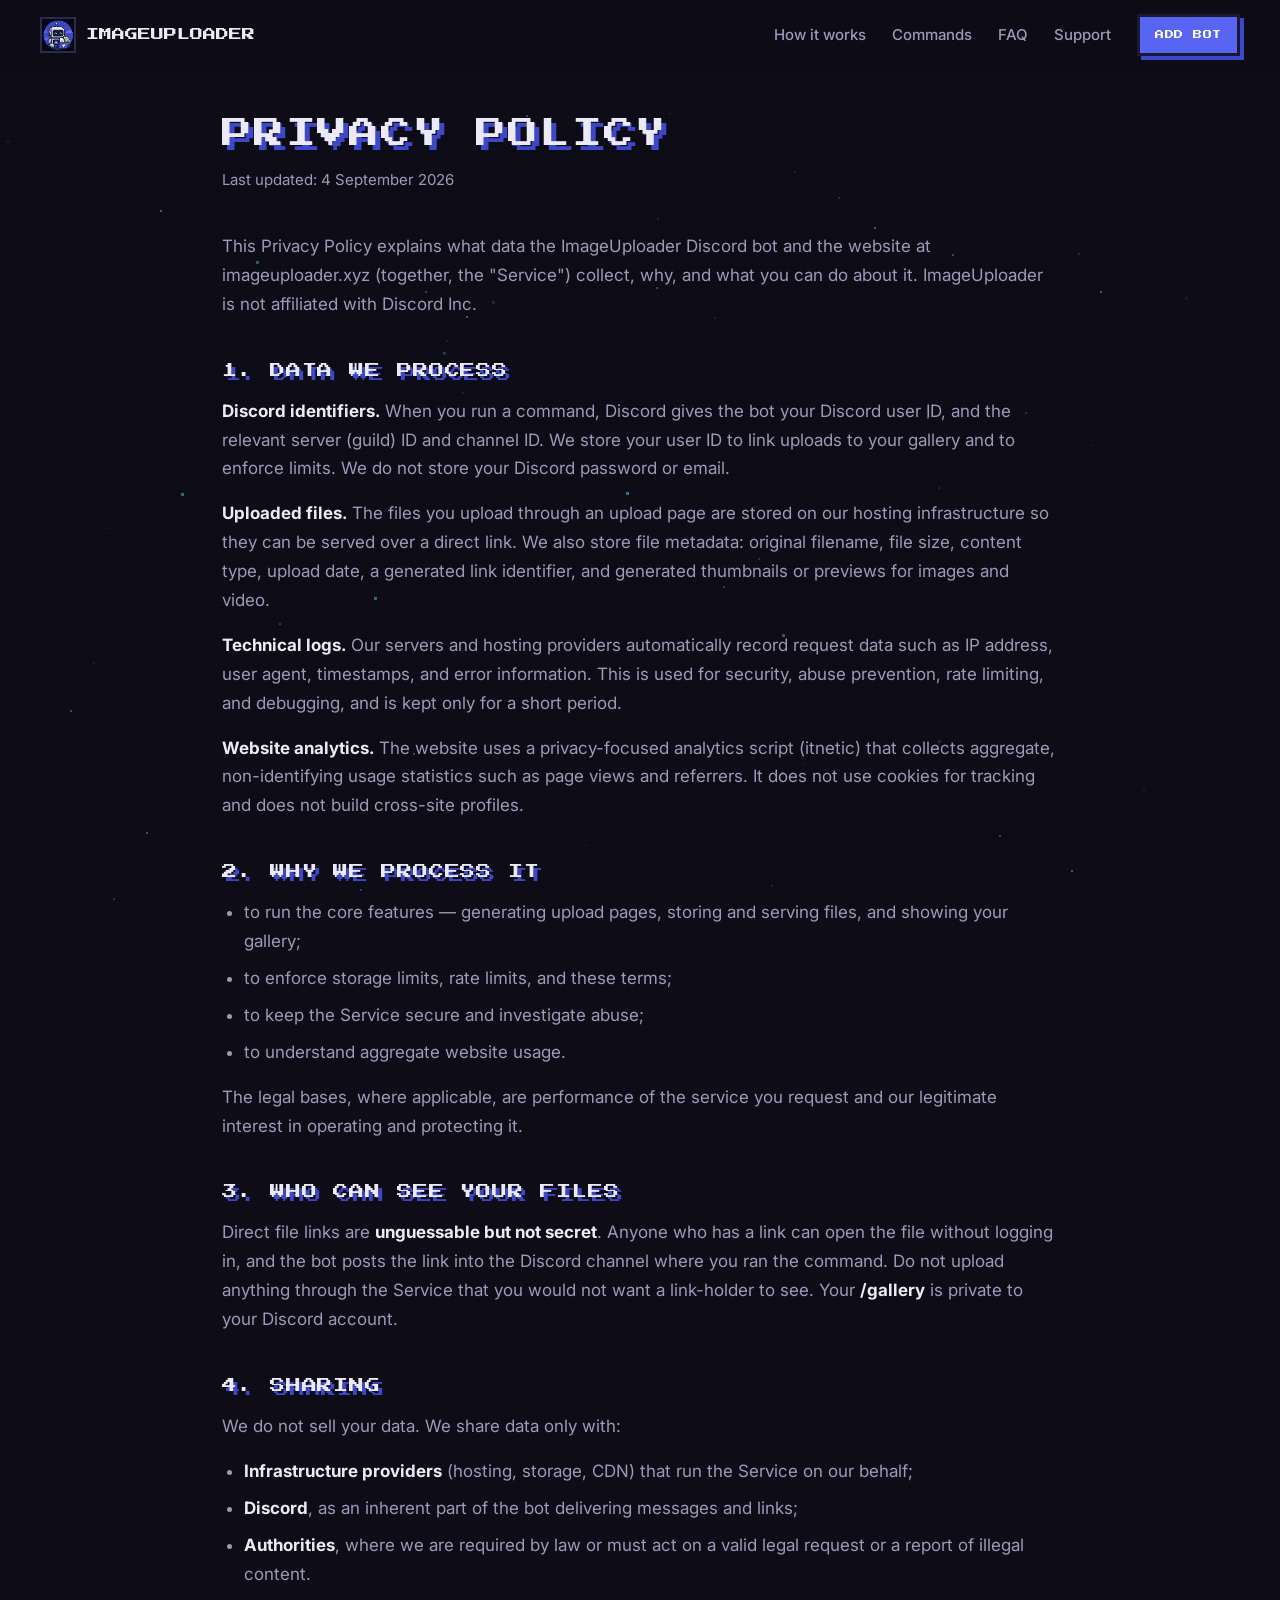
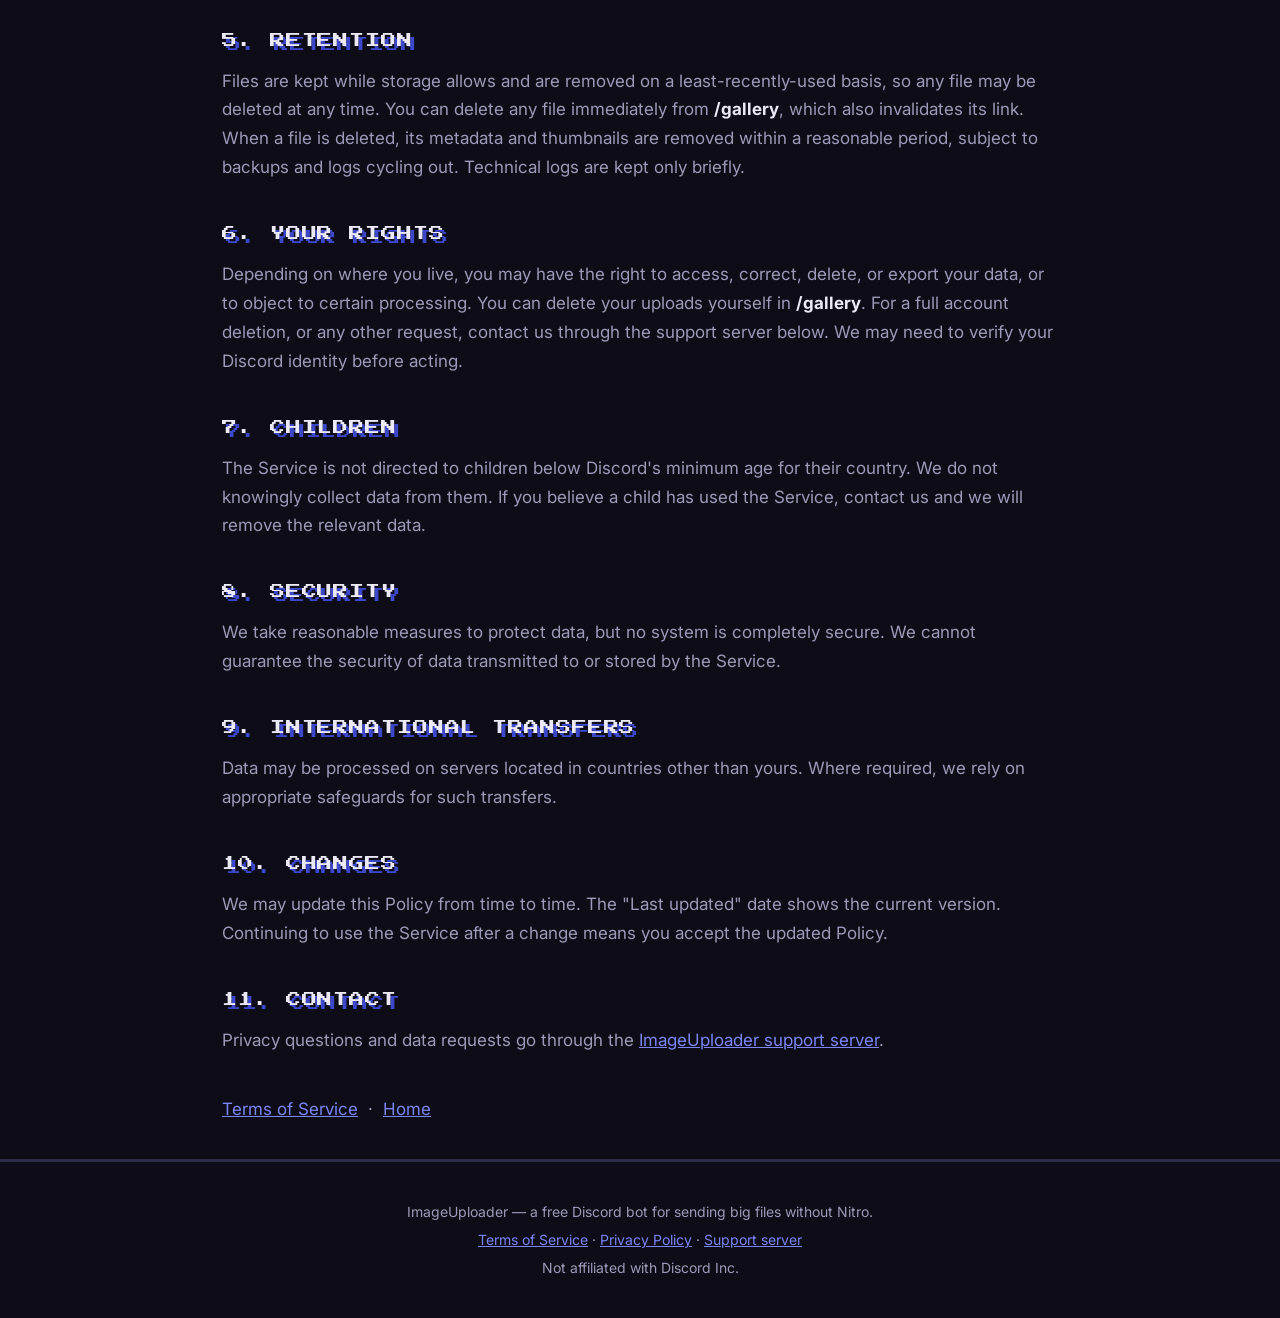
==== privacy/index.html @ b132d3e7 "feat: add Terms of Service and Privacy Policy pages Link both from the homepage footer and add them " ====
<!DOCTYPE html>
<html lang="en">
<head>
<meta charset="utf-8">
<meta name="viewport" content="width=device-width, initial-scale=1">
<title>Privacy Policy — ImageUploader</title>
<meta name="description" content="How ImageUploader, the free Discord bot for sending large files, handles your data and uploaded files.">
<meta name="theme-color" content="#5865f2">
<link rel="canonical" href="https://imageuploader.xyz/privacy/">
<meta name="robots" content="index, follow">
<meta property="og:type" content="website">
<meta property="og:site_name" content="ImageUploader">
<meta property="og:url" content="https://imageuploader.xyz/privacy/">
<meta property="og:title" content="Privacy Policy — ImageUploader">
<meta property="og:description" content="How ImageUploader handles your data and uploaded files.">
<meta property="og:image" content="https://imageuploader.xyz/assets/og.png">

<link rel="icon" type="image/png" href="/assets/favicon-64.png">
<link rel="apple-touch-icon" href="/assets/logo-256.png">
<link rel="manifest" href="/site.webmanifest">

<link rel="preconnect" href="https://fonts.googleapis.com">
<link rel="preconnect" href="https://fonts.gstatic.com" crossorigin>
<link rel="stylesheet" href="https://fonts.googleapis.com/css2?family=Press+Start+2P&family=Inter:wght@400;500;600;700&display=swap">
<link rel="stylesheet" href="/styles.css">

<script defer src="https://a.itnetic.com/script.js" data-website-id="82c5a8d4-4e17-4071-bb90-5eceb2d6ef47"></script>

<style>
  .legal { max-width: 76ch; margin: 0 auto; padding: 40px 0 20px; }
  .legal h1 { font-size: clamp(20px, 4vw, 30px); line-height: 1.5; margin: 0 0 10px; }
  .legal .updated { color: var(--muted); font-size: 15px; margin: 0 0 40px; }
  .legal h2 {
    font-family: var(--pixel); font-weight: 400; font-size: 15px;
    line-height: 1.6; margin: 40px 0 14px; color: var(--text);
  }
  .legal p, .legal li { color: var(--muted); }
  .legal p { margin: 0 0 16px; }
  .legal strong { color: var(--text); }
  .legal ul { margin: 0 0 16px; padding-left: 22px; }
  .legal li { margin: 0 0 8px; }
  .legal a { color: var(--blurple-2); }
</style>
</head>
<body>

<canvas id="stars" aria-hidden="true"></canvas>
<div class="scanlines" aria-hidden="true"></div>

<header class="nav" id="nav">
  <a class="brand" href="/">
    <img src="/assets/favicon-64.png" alt="ImageUploader bot logo" width="36" height="36" class="brand-logo">
    <span>ImageUploader</span>
  </a>
  <nav aria-label="Primary">
    <a href="/#tutorial">How it works</a>
    <a href="/#commands">Commands</a>
    <a href="/#faq">FAQ</a>
    <a href="https://discord.gg/nnR46wTKqS" target="_blank" rel="noopener">Support</a>
    <a class="btn btn-sm" href="/#add" data-invite>Add Bot</a>
  </nav>
</header>

<main id="top">
  <article class="section legal">
    <h1>Privacy Policy</h1>
    <p class="updated">Last updated: 4 September 2026</p>

    <p>This Privacy Policy explains what data the ImageUploader Discord bot and the website at imageuploader.xyz (together, the "Service") collect, why, and what you can do about it. ImageUploader is not affiliated with Discord Inc.</p>

    <h2>1. Data we process</h2>
    <p><strong>Discord identifiers.</strong> When you run a command, Discord gives the bot your Discord user ID, and the relevant server (guild) ID and channel ID. We store your user ID to link uploads to your gallery and to enforce limits. We do not store your Discord password or email.</p>
    <p><strong>Uploaded files.</strong> The files you upload through an upload page are stored on our hosting infrastructure so they can be served over a direct link. We also store file metadata: original filename, file size, content type, upload date, a generated link identifier, and generated thumbnails or previews for images and video.</p>
    <p><strong>Technical logs.</strong> Our servers and hosting providers automatically record request data such as IP address, user agent, timestamps, and error information. This is used for security, abuse prevention, rate limiting, and debugging, and is kept only for a short period.</p>
    <p><strong>Website analytics.</strong> The website uses a privacy-focused analytics script (itnetic) that collects aggregate, non-identifying usage statistics such as page views and referrers. It does not use cookies for tracking and does not build cross-site profiles.</p>

    <h2>2. Why we process it</h2>
    <ul>
      <li>to run the core features — generating upload pages, storing and serving files, and showing your gallery;</li>
      <li>to enforce storage limits, rate limits, and these terms;</li>
      <li>to keep the Service secure and investigate abuse;</li>
      <li>to understand aggregate website usage.</li>
    </ul>
    <p>The legal bases, where applicable, are performance of the service you request and our legitimate interest in operating and protecting it.</p>

    <h2>3. Who can see your files</h2>
    <p>Direct file links are <strong>unguessable but not secret</strong>. Anyone who has a link can open the file without logging in, and the bot posts the link into the Discord channel where you ran the command. Do not upload anything through the Service that you would not want a link-holder to see. Your <strong>/gallery</strong> is private to your Discord account.</p>

    <h2>4. Sharing</h2>
    <p>We do not sell your data. We share data only with:</p>
    <ul>
      <li><strong>Infrastructure providers</strong> (hosting, storage, CDN) that run the Service on our behalf;</li>
      <li><strong>Discord</strong>, as an inherent part of the bot delivering messages and links;</li>
      <li><strong>Authorities</strong>, where we are required by law or must act on a valid legal request or a report of illegal content.</li>
    </ul>

    <h2>5. Retention</h2>
    <p>Files are kept while storage allows and are removed on a least-recently-used basis, so any file may be deleted at any time. You can delete any file immediately from <strong>/gallery</strong>, which also invalidates its link. When a file is deleted, its metadata and thumbnails are removed within a reasonable period, subject to backups and logs cycling out. Technical logs are kept only briefly.</p>

    <h2>6. Your rights</h2>
    <p>Depending on where you live, you may have the right to access, correct, delete, or export your data, or to object to certain processing. You can delete your uploads yourself in <strong>/gallery</strong>. For a full account deletion, or any other request, contact us through the support server below. We may need to verify your Discord identity before acting.</p>

    <h2>7. Children</h2>
    <p>The Service is not directed to children below Discord's minimum age for their country. We do not knowingly collect data from them. If you believe a child has used the Service, contact us and we will remove the relevant data.</p>

    <h2>8. Security</h2>
    <p>We take reasonable measures to protect data, but no system is completely secure. We cannot guarantee the security of data transmitted to or stored by the Service.</p>

    <h2>9. International transfers</h2>
    <p>Data may be processed on servers located in countries other than yours. Where required, we rely on appropriate safeguards for such transfers.</p>

    <h2>10. Changes</h2>
    <p>We may update this Policy from time to time. The "Last updated" date shows the current version. Continuing to use the Service after a change means you accept the updated Policy.</p>

    <h2>11. Contact</h2>
    <p>Privacy questions and data requests go through the <a href="https://discord.gg/nnR46wTKqS" target="_blank" rel="noopener">ImageUploader support server</a>.</p>

    <p style="margin-top:40px"><a href="/terms/">Terms of Service</a> &nbsp;·&nbsp; <a href="/">Home</a></p>
  </article>
</main>

<footer class="footer">
  <p>ImageUploader — a free Discord bot for sending big files without Nitro.</p>
  <p><a href="/terms/">Terms of Service</a> · <a href="/privacy/">Privacy Policy</a> · <a href="https://discord.gg/nnR46wTKqS" target="_blank" rel="noopener">Support server</a></p>
  <p class="muted">Not affiliated with Discord Inc.</p>
</footer>

<script src="/script.js"></script>
</body>
</html>
---- styles.css ----
/* ImageUploader — pixel / blurple landing page */

:root {
  --bg:        #0d0c17;
  --bg-2:      #12111f;
  --panel:     #171628;
  --panel-2:   #1d1c33;
  --line:      #2c2b4a;
  --blurple:   #5865f2;
  --blurple-2: #7c85f7;
  --blurple-d: #3d47c9;
  --cyan:      #4ec4f5;
  --text:      #eceaf7;
  --muted:     #9d9ab8;
  --px:        4px;
  --pixel:     'Press Start 2P', 'Courier New', monospace;
  --sans:      'Inter', system-ui, -apple-system, 'Segoe UI', sans-serif;
  --max:       1080px;
}

* { box-sizing: border-box; }

html { scroll-behavior: smooth; }

body {
  margin: 0;
  background: var(--bg);
  color: var(--text);
  font-family: var(--sans);
  font-size: 17px;
  line-height: 1.7;
  overflow-x: hidden;
  -webkit-font-smoothing: antialiased;
}

img { image-rendering: pixelated; image-rendering: crisp-edges; }

h1, h2, h3, h4, .btn, .step-num, .badges li, .card-btns span, .tag {
  font-family: var(--pixel);
  font-weight: 400;
  letter-spacing: 0.06em;
  line-height: 1.5;
  text-transform: uppercase;
}

code {
  font-family: var(--pixel);
  font-size: 0.72em;
  color: var(--blurple-2);
  background: rgba(88, 101, 242, 0.13);
  border: 2px solid rgba(88, 101, 242, 0.35);
  padding: 0.28em 0.5em;
  white-space: nowrap;
}

a { color: var(--blurple-2); }

.muted { color: var(--muted); }

.skip {
  position: absolute; left: -9999px; top: 0;
  background: var(--blurple); color: #fff; padding: 12px 18px; z-index: 100;
}
.skip:focus { left: 12px; top: 12px; }

/* ---------- background layers ---------- */

#stars {
  position: fixed; inset: 0; width: 100%; height: 100%;
  z-index: 0; pointer-events: none;
}

.scanlines {
  position: fixed; inset: 0; z-index: 1; pointer-events: none;
  background: repeating-linear-gradient(
    to bottom,
    rgba(0,0,0,0) 0 2px,
    rgba(0,0,0,0.16) 2px 4px
  );
  opacity: 0.5;
  mix-blend-mode: multiply;
}

main, .nav, .footer { position: relative; z-index: 2; }

/* ---------- nav ---------- */

.nav {
  position: sticky; top: 0; z-index: 30;
  display: flex; align-items: center; justify-content: space-between;
  gap: 16px;
  padding: 14px clamp(16px, 4vw, 40px);
  background: rgba(13, 12, 23, 0.72);
  backdrop-filter: blur(10px);
  border-bottom: 2px solid transparent;
  transition: border-color .3s, background .3s;
}
.nav.stuck { border-bottom-color: var(--line); background: rgba(13,12,23,.92); }

.brand {
  display: flex; align-items: center; gap: 10px;
  font-family: var(--pixel); font-size: 13px; color: var(--text);
  text-decoration: none; text-transform: uppercase;
}
.brand-logo {
  border: 2px solid var(--line);
  transition: transform .25s steps(3);
}
.brand:hover .brand-logo { transform: translateY(-3px) rotate(-4deg); }

.nav nav { display: flex; align-items: center; gap: clamp(12px, 2.4vw, 26px); }
.nav nav a:not(.btn) {
  color: var(--muted); text-decoration: none; font-size: 15px; font-weight: 500;
  transition: color .2s;
}
.nav nav a:not(.btn):hover { color: var(--text); }
.nav nav a.btn { color: #fff; }

/* ---------- buttons ---------- */

.btn {
  --shadow: 5px 5px 0 var(--blurple-d);
  position: relative;
  display: inline-flex; align-items: center; gap: 10px;
  background: var(--blurple);
  color: #fff;
  font-size: 11px;
  padding: 15px 22px;
  text-decoration: none;
  border: 3px solid #1a1a33;
  box-shadow: var(--shadow);
  cursor: pointer;
  transition: transform .12s steps(2), box-shadow .12s steps(2), background .2s;
}
.btn:hover { background: var(--blurple-2); transform: translate(2px, 2px); box-shadow: 3px 3px 0 var(--blurple-d); }
.btn:active { transform: translate(5px, 5px); box-shadow: 0 0 0 var(--blurple-d); }
.btn:focus-visible { outline: 3px solid var(--cyan); outline-offset: 3px; }

.btn-lg { font-size: 13px; padding: 19px 30px; }
.btn-sm { font-size: 9px; padding: 11px 15px; --shadow: 4px 4px 0 var(--blurple-d); }

.btn-icon { font-size: 1.25em; line-height: 1; }

.btn-ghost {
  background: transparent; color: var(--blurple-2);
  border-color: var(--line); box-shadow: 5px 5px 0 #1a1930;
}
.btn-ghost:hover { background: rgba(88,101,242,.12); color: #fff; }

.btn.copied { background: #3ba55d; }

/* ---------- hero ---------- */

.hero {
  position: relative;
  padding: clamp(50px, 9vh, 96px) 20px clamp(60px, 10vh, 110px);
  text-align: center;
  overflow: hidden;
}

.hero-inner { max-width: 780px; margin: 0 auto; position: relative; z-index: 2; }

.hero-logo-wrap { position: relative; display: inline-block; margin-bottom: 30px; }

.hero-logo {
  position: relative; z-index: 2;
  width: clamp(150px, 30vw, 220px); height: auto;
  border: 4px solid var(--line);
  animation: bob 4s ease-in-out infinite;
}

.hero-glow {
  position: absolute; inset: -22%;
  background: radial-gradient(circle, rgba(88,101,242,.45), transparent 68%);
  filter: blur(26px);
  animation: pulse 4s ease-in-out infinite;
}

@keyframes bob {
  0%, 100% { transform: translateY(0); }
  50%      { transform: translateY(-12px); }
}
@keyframes pulse {
  0%, 100% { opacity: .55; transform: scale(1); }
  50%      { opacity: .9;  transform: scale(1.1); }
}

h1 {
  font-size: clamp(24px, 5.6vw, 46px);
  margin: 0 0 22px;
  text-shadow: 5px 5px 0 var(--blurple-d);
  animation: flicker 6s infinite;
}
@keyframes flicker {
  0%, 96%, 100% { opacity: 1; }
  97%           { opacity: .78; }
  98%           { opacity: 1; }
}

.tagline {
  font-size: clamp(16px, 2.1vw, 20px);
  color: var(--muted);
  margin: 0 auto 34px;
  max-width: 620px;
}
.tagline strong { color: var(--text); font-weight: 600; }

.cta-row { display: flex; gap: 16px; justify-content: center; flex-wrap: wrap; }

.badges {
  list-style: none; display: flex; gap: 10px; flex-wrap: wrap;
  justify-content: center; padding: 0; margin: 38px 0 0;
}
.badges li {
  font-size: 9px; color: var(--muted);
  border: 2px solid var(--line); background: var(--panel);
  padding: 9px 13px;
}

/* drifting pixel clouds */
.clouds { position: absolute; inset: 0; z-index: 1; pointer-events: none; }
.clouds span {
  position: absolute; display: block;
  width: 96px; height: 24px;
  background: rgba(88,101,242,.16);
  box-shadow: 24px -12px 0 rgba(88,101,242,.16), 56px 0 0 rgba(88,101,242,.16);
}
.clouds span:nth-child(1) { top: 14%; left: -140px; animation: drift 46s linear infinite; }
.clouds span:nth-child(2) { top: 52%; left: -220px; transform: scale(1.5); animation: drift 66s linear infinite 6s; }
.clouds span:nth-child(3) { top: 78%; left: -180px; transform: scale(.8); animation: drift 38s linear infinite 14s; }
@keyframes drift { to { left: 115%; } }

/* ---------- sections ---------- */

.section {
  max-width: var(--max);
  margin: 0 auto;
  padding: clamp(52px, 8vw, 90px) clamp(18px, 4vw, 28px);
}

h2 {
  font-size: clamp(17px, 3vw, 26px);
  margin: 0 0 14px;
  text-shadow: 4px 4px 0 var(--blurple-d);
}

.section-sub { color: var(--muted); margin: 0 0 40px; font-size: 17px; }

/* ---------- steps ---------- */

.steps { list-style: none; padding: 0; margin: 0; display: grid; gap: 22px; }

.step {
  position: relative;
  background: var(--panel);
  border: 3px solid var(--line);
  box-shadow: 8px 8px 0 rgba(0,0,0,.35);
  padding: 30px clamp(20px, 3vw, 34px) 34px;
  transition: transform .2s, border-color .2s, box-shadow .2s;
}
.step:hover {
  transform: translate(-3px, -3px);
  border-color: var(--blurple);
  box-shadow: 11px 11px 0 rgba(88,101,242,.28);
}

.step-num {
  display: inline-block;
  font-size: 12px; color: var(--blurple);
  background: rgba(88,101,242,.14);
  border: 2px solid rgba(88,101,242,.4);
  padding: 8px 11px; margin-bottom: 16px;
}

.step h3 { font-size: 14px; margin: 0 0 12px; }
.step p { color: var(--muted); margin: 0 0 20px; max-width: 62ch; }
.step p strong { color: var(--text); }

/* ---------- terminal demo ---------- */

.terminal {
  background: var(--bg-2);
  border: 3px solid var(--line);
  max-width: 620px;
}
.terminal-bar {
  display: flex; gap: 7px; padding: 10px 12px;
  background: var(--panel-2); border-bottom: 3px solid var(--line);
}
.terminal-bar i { width: 11px; height: 11px; background: var(--line); }
.terminal-bar i:first-child { background: var(--blurple); }

.terminal-body {
  margin: 0; padding: 18px;
  font-family: var(--pixel); font-size: 11px; color: var(--text);
  white-space: pre-wrap; word-break: break-word;
}
.prompt { color: var(--blurple); }

.caret {
  display: inline-block; width: 9px; height: 14px;
  background: var(--blurple-2); vertical-align: -2px;
  animation: blink 1s steps(1) infinite;
}
@keyframes blink { 50% { opacity: 0; } }

.terminal-out {
  display: flex; gap: 12px; align-items: flex-start;
  padding: 16px 18px; border-top: 3px solid var(--line);
  background: rgba(88,101,242,.06);
  opacity: 0; transform: translateY(8px);
  transition: opacity .4s, transform .4s;
}
.terminal-out.show { opacity: 1; transform: none; }
.terminal-out img { border: 2px solid var(--line); flex: none; }
.terminal-out b { font-size: 14px; }
.terminal-out p { margin: 6px 0 0; font-size: 14px; color: var(--muted); }
.terminal-out p b { font-size: 14px; color: var(--text); }
.tag {
  font-size: 7px; background: var(--blurple); color: #fff;
  padding: 3px 5px; vertical-align: 2px; margin-left: 6px;
}
.link { color: var(--cyan); word-break: break-all; }

/* ---------- gallery demo ---------- */

.gallery-demo { display: flex; gap: 18px; flex-wrap: wrap; }

.card {
  width: 210px;
  background: var(--panel-2);
  border: 3px solid var(--line);
  transition: transform .2s steps(2), border-color .2s;
}
.card:hover { transform: translateY(-6px); border-color: var(--blurple); }
.card-2 { animation-delay: .15s; }

.card-thumb {
  height: 118px;
  background:
    linear-gradient(135deg, rgba(88,101,242,.35), rgba(78,196,245,.22)),
    repeating-conic-gradient(#20203a 0 25%, #191830 0 50%) 0 0 / 20px 20px;
  border-bottom: 3px solid var(--line);
}
.card-2 .card-thumb { background:
    linear-gradient(135deg, rgba(255,196,60,.3), rgba(88,101,242,.25)),
    repeating-conic-gradient(#20203a 0 25%, #191830 0 50%) 0 0 / 20px 20px; }

.card-meta { padding: 14px; }
.card-meta h4 {
  font-family: var(--sans); text-transform: none; letter-spacing: 0;
  font-size: 14px; font-weight: 600; margin: 0 0 8px;
  overflow: hidden; text-overflow: ellipsis; white-space: nowrap;
}
.card-sub {
  display: flex; justify-content: space-between;
  font-family: var(--pixel); font-size: 7px; color: var(--muted); margin-bottom: 12px;
}
.card-btns { display: flex; gap: 6px; }
.card-btns span {
  font-size: 7px; padding: 7px 6px; flex: 1; text-align: center;
  background: var(--panel); border: 2px solid var(--line); color: var(--muted);
}

/* ---------- commands ---------- */

.cmd-grid { display: grid; gap: 20px; grid-template-columns: repeat(auto-fit, minmax(280px, 1fr)); }

.cmd {
  background: var(--panel);
  border: 3px solid var(--line);
  border-left: 6px solid var(--blurple);
  padding: 26px;
  transition: transform .2s, background .2s;
}
.cmd:hover { transform: translateY(-4px); background: var(--panel-2); }
.cmd h3 { font-size: 12px; margin: 0 0 12px; }
.cmd h3 code { font-size: 1em; }
.cmd p { color: var(--muted); margin: 0; }

/* ---------- prose ---------- */

.prose { max-width: 72ch; }
.prose p { color: var(--muted); margin: 0 0 18px; }
.prose strong, .prose em { color: var(--text); }

/* ---------- faq ---------- */

.faq { display: grid; gap: 12px; }

details {
  background: var(--panel);
  border: 3px solid var(--line);
  transition: border-color .2s;
}
details[open] { border-color: var(--blurple); }

summary {
  cursor: pointer; list-style: none;
  padding: 18px 22px;
  font-weight: 600; font-size: 17px;
  display: flex; justify-content: space-between; gap: 16px; align-items: center;
}
summary::-webkit-details-marker { display: none; }
summary::after {
  content: '+';
  font-family: var(--pixel); font-size: 13px; color: var(--blurple-2);
  transition: transform .2s steps(2);
}
details[open] summary::after { content: '-'; transform: scale(1.2); }
summary:hover { color: var(--blurple-2); }

details p {
  margin: 0; padding: 0 22px 20px; color: var(--muted);
  animation: slide .25s ease-out;
}
@keyframes slide { from { opacity: 0; transform: translateY(-6px); } }

/* ---------- final cta ---------- */

.final-cta { text-align: center; }
.cta-logo {
  border: 3px solid var(--line);
  margin-bottom: 20px;
  animation: bob 4s ease-in-out infinite;
}
.final-cta p { color: var(--muted); margin: 0 0 28px; }

/* ---------- footer ---------- */

.footer {
  border-top: 3px solid var(--line);
  padding: 34px 20px;
  text-align: center;
  font-size: 14px;
  color: var(--muted);
}
.footer p { margin: 4px 0; }

/* ---------- reveal ---------- */

.reveal { opacity: 0; transform: translateY(24px); }
.reveal.in { opacity: 1; transform: none; transition: opacity .55s ease-out, transform .55s cubic-bezier(.2,.8,.3,1); }

@media (prefers-reduced-motion: reduce) {
  * { animation: none !important; transition: none !important; scroll-behavior: auto; }
  .reveal { opacity: 1; transform: none; }
  .terminal-out { opacity: 1; transform: none; }
}


/* ---------- ephemeral note in terminal ---------- */
.ephemeral { font-size: 13px; color: #6f6c8e; }

/* ---------- step 03: browser upload demo ---------- */

.drop { max-width: 620px; }

.drop-zone {
  position: relative;
  display: flex; flex-direction: column; align-items: center; gap: 6px;
  padding: 30px 22px 26px;
  background: var(--bg-2);
  border: 3px dashed var(--line);
  text-align: center;
  transition: border-color .3s, background .3s;
}
.drop.active .drop-zone { border-color: var(--blurple); background: rgba(88,101,242,.07); }
.drop.done  .drop-zone { border-style: solid; border-color: #3ba55d; }

.drop-icon {
  font-family: var(--pixel); font-size: 22px; color: var(--blurple);
  line-height: 1;
  animation: hop 1.6s ease-in-out infinite;
}
@keyframes hop {
  0%, 100% { transform: translateY(0); }
  50%      { transform: translateY(-7px); }
}
.drop.done .drop-icon { animation: none; color: #3ba55d; }

.drop-zone b {
  font-family: var(--pixel); font-size: 11px; text-transform: uppercase;
  letter-spacing: .06em;
}
.drop-zone small { color: var(--muted); font-size: 13px; }

.bar {
  width: 100%; max-width: 340px; height: 14px; margin-top: 12px;
  background: var(--panel); border: 2px solid var(--line);
}
.bar i {
  display: block; height: 100%; width: 0;
  background: repeating-linear-gradient(
    90deg, var(--blurple) 0 8px, var(--blurple-2) 8px 16px
  );
  transition: width 2.2s linear;
}
.drop.active .bar i { width: 100%; }
.drop.done   .bar i { background: #3ba55d; }

.drop-msg {
  display: flex; gap: 12px; align-items: flex-start;
  padding: 16px 18px;
  border: 3px solid var(--line); border-top: 0;
  background: rgba(88,101,242,.06);
  opacity: 0; transform: translateY(8px);
  transition: opacity .4s, transform .4s;
}
.drop-msg.show { opacity: 1; transform: none; }
.drop-msg img { border: 2px solid var(--line); flex: none; }
.drop-msg b { font-size: 14px; }
.drop-msg p { margin: 6px 0 0; font-size: 14px; color: var(--muted); }
.drop-msg p b { color: var(--text); }

@media (prefers-reduced-motion: reduce) {
  .drop-msg { opacity: 1; transform: none; }
  .drop .bar i { width: 100%; }
}

/* ============================================================
   RESPONSIVE
   ============================================================ */

/* anchors clear the sticky header */
:target,
.section,
#top { scroll-margin-top: 80px; }

/* nothing may push the page sideways */
.terminal, .drop, .gallery-demo, .prose, .step { max-width: 100%; }
code, .link, .terminal-body { overflow-wrap: anywhere; }

/* ---------- tablet / small laptop ---------- */

@media (max-width: 860px) {
  .nav { padding: 12px 16px; }
  .nav nav { gap: 14px; }
  .nav nav a:not(.btn) { font-size: 14px; }
}

/* ---------- phone ---------- */

@media (max-width: 720px) {
  body { font-size: 16px; line-height: 1.65; }

  :target, .section, #top { scroll-margin-top: 70px; }

  /* nav: keep the links, shrink them, never wrap to two rows */
  .nav {
    padding: 10px 14px;
    padding-left: max(14px, env(safe-area-inset-left));
    padding-right: max(14px, env(safe-area-inset-right));
    gap: 10px;
  }
  .brand { font-size: 11px; gap: 8px; }
  .brand-logo { width: 30px; height: 30px; }
  .nav nav { gap: 12px; }
  .nav nav a:not(.btn) { font-size: 13px; }
  .nav .btn-sm { font-size: 8px; padding: 12px 13px; box-shadow: 3px 3px 0 var(--blurple-d); }
  .nav nav a[href="#commands"] { display: none; }

  /* hero */
  .hero { padding: 34px 18px 54px; }
  .hero-logo-wrap { margin-bottom: 22px; }
  .hero-logo { border-width: 3px; }
  h1 { letter-spacing: .03em; text-shadow: 3px 3px 0 var(--blurple-d); }
  .tagline { margin-bottom: 28px; }
  .badges { margin-top: 26px; gap: 8px; }
  .badges li { font-size: 8px; padding: 8px 10px; }

  /* full-width stacked CTAs — thumb-sized targets */
  .cta-row { flex-direction: column; align-items: stretch; gap: 12px; }
  .cta-row .btn { justify-content: center; width: 100%; }
  .btn-lg { font-size: 11px; padding: 18px 20px; }
  .btn { box-shadow: 4px 4px 0 var(--blurple-d); }
  .btn:hover { box-shadow: 4px 4px 0 var(--blurple-d); transform: none; }
  .btn-ghost { box-shadow: 4px 4px 0 #1a1930; }

  /* sections */
  h2 { text-shadow: 3px 3px 0 var(--blurple-d); }
  .section-sub { margin-bottom: 28px; font-size: 16px; }

  /* steps: lighter shadow so nothing spills off-screen */
  .steps { gap: 16px; }
  .step {
    padding: 24px 18px 26px;
    box-shadow: 5px 5px 0 rgba(0,0,0,.35);
  }
  .step:hover { transform: none; box-shadow: 5px 5px 0 rgba(0,0,0,.35); border-color: var(--line); }
  .step-num { font-size: 10px; padding: 7px 9px; margin-bottom: 12px; }
  .step h3 { font-size: 12px; }
  .step p { margin-bottom: 16px; }

  /* terminal demo */
  .terminal-body { font-size: 9px; padding: 14px; }
  .terminal-out { padding: 14px; gap: 10px; }
  .terminal-out img { width: 24px; height: 24px; }
  .terminal-out b, .terminal-out p, .terminal-out p b { font-size: 13px; }
  .ephemeral { font-size: 12px; }

  /* upload demo */
  .drop-zone { padding: 24px 16px 22px; }
  .drop-msg { padding: 14px; gap: 10px; }
  .drop-msg img { width: 24px; height: 24px; }
  .drop-msg b, .drop-msg p, .drop-msg p b { font-size: 13px; }

  /* gallery demo: two side-by-side cards instead of one huge stack */
  .gallery-demo { display: grid; grid-template-columns: 1fr 1fr; gap: 12px; }
  .card { width: auto; }
  .card:hover { transform: none; border-color: var(--line); }
  .card-thumb { height: 88px; }
  .card-meta { padding: 11px; }
  .card-meta h4 { font-size: 13px; }
  .card-sub { font-size: 6px; margin-bottom: 10px; }
  .card-btns { gap: 4px; }
  .card-btns span { font-size: 6px; padding: 8px 3px; }

  /* commands */
  .cmd { padding: 20px 18px; }
  .cmd:hover { transform: none; }

  /* faq — 48px tap targets */
  summary { padding: 16px 18px; font-size: 16px; }
  details p { padding: 0 18px 18px; }

  /* final cta + footer */
  .final-cta .cta-row { max-width: 340px; margin: 0 auto; }
  .footer { padding: 28px 18px calc(28px + env(safe-area-inset-bottom)); font-size: 13px; }
}

/* ---------- small phone ---------- */

@media (max-width: 420px) {
  .brand span { display: none; }
  .nav nav a[href="#tutorial"] { display: none; }
  h1 { font-size: 22px; letter-spacing: .02em; }
  .gallery-demo { grid-template-columns: 1fr; }
  .card-thumb { height: 108px; }
  .card-sub, .card-btns span { font-size: 7px; }
  .terminal-body { font-size: 8px; }
  .step { padding: 20px 15px 22px; }
  .badges li { font-size: 7px; }
}

/* pointer-coarse: no hover lift anywhere */
@media (hover: none) {
  .step:hover, .cmd:hover, .card:hover, .brand:hover .brand-logo { transform: none; }
}
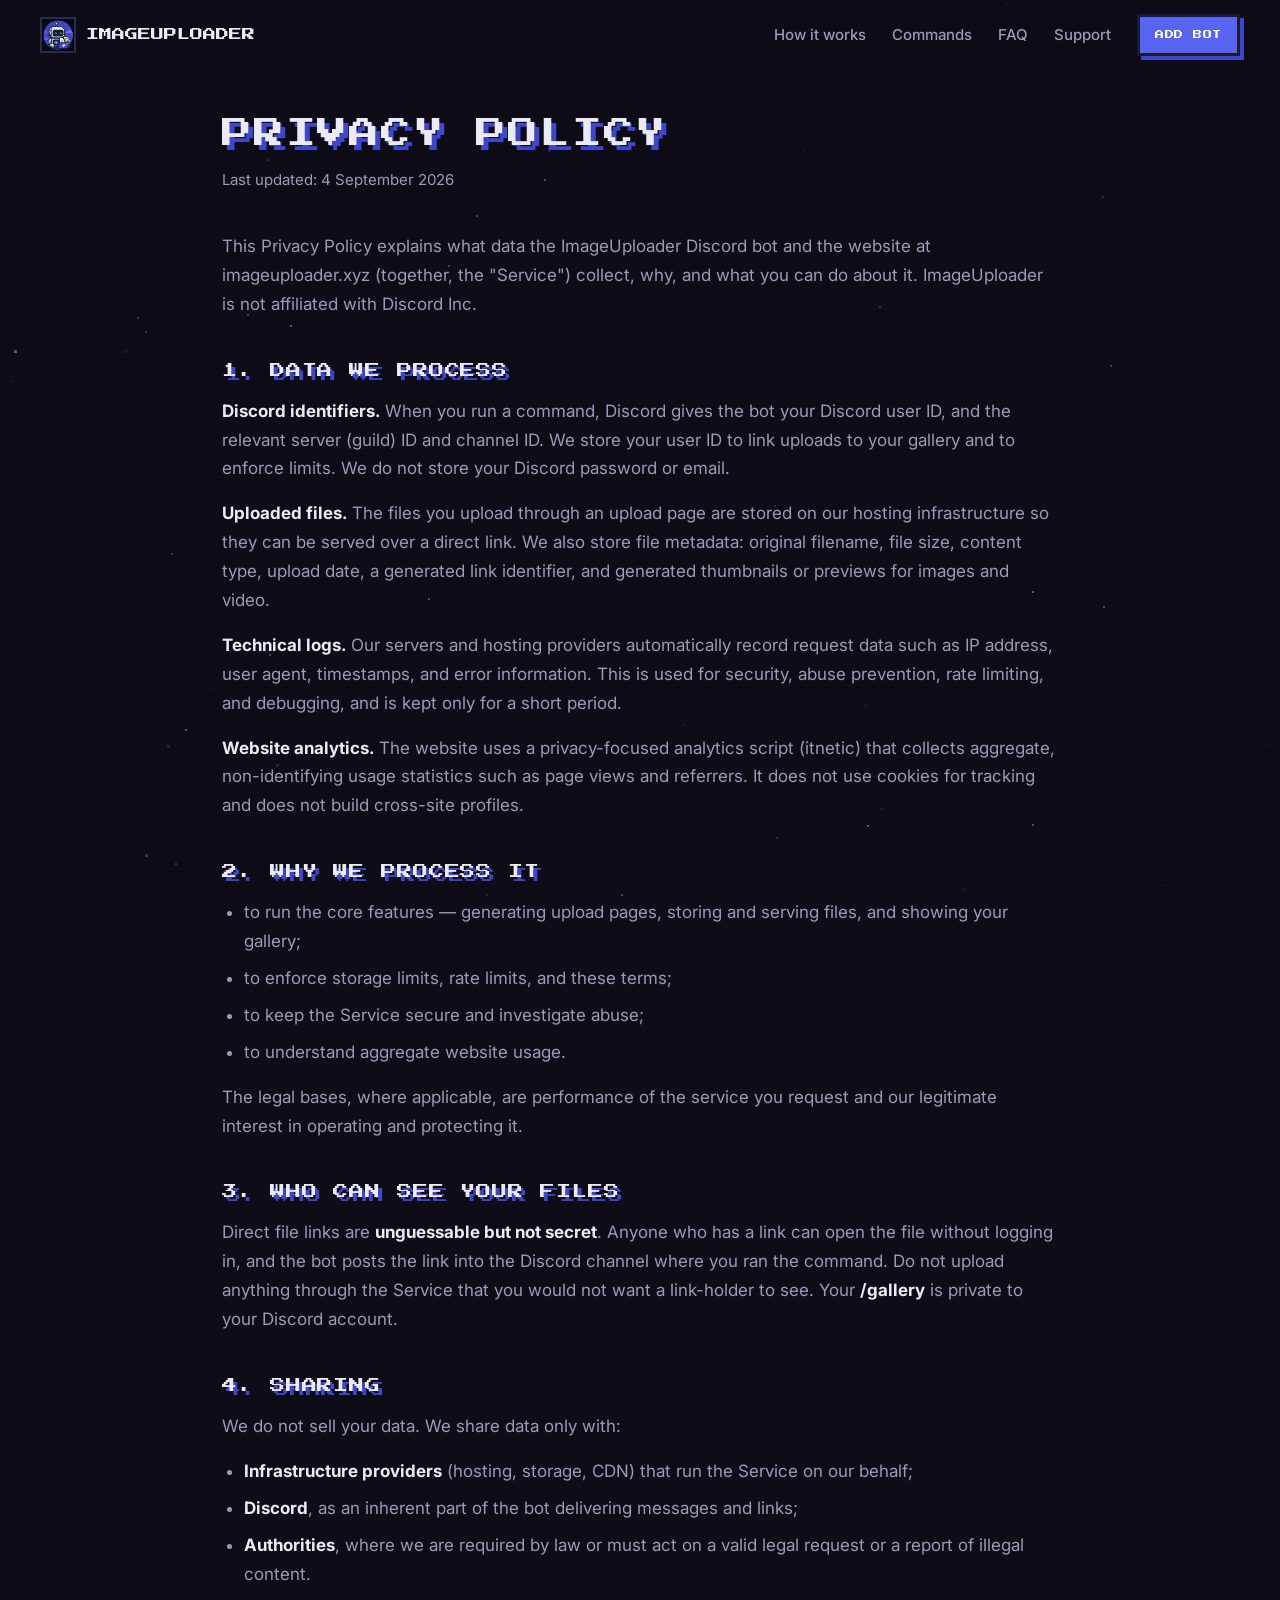
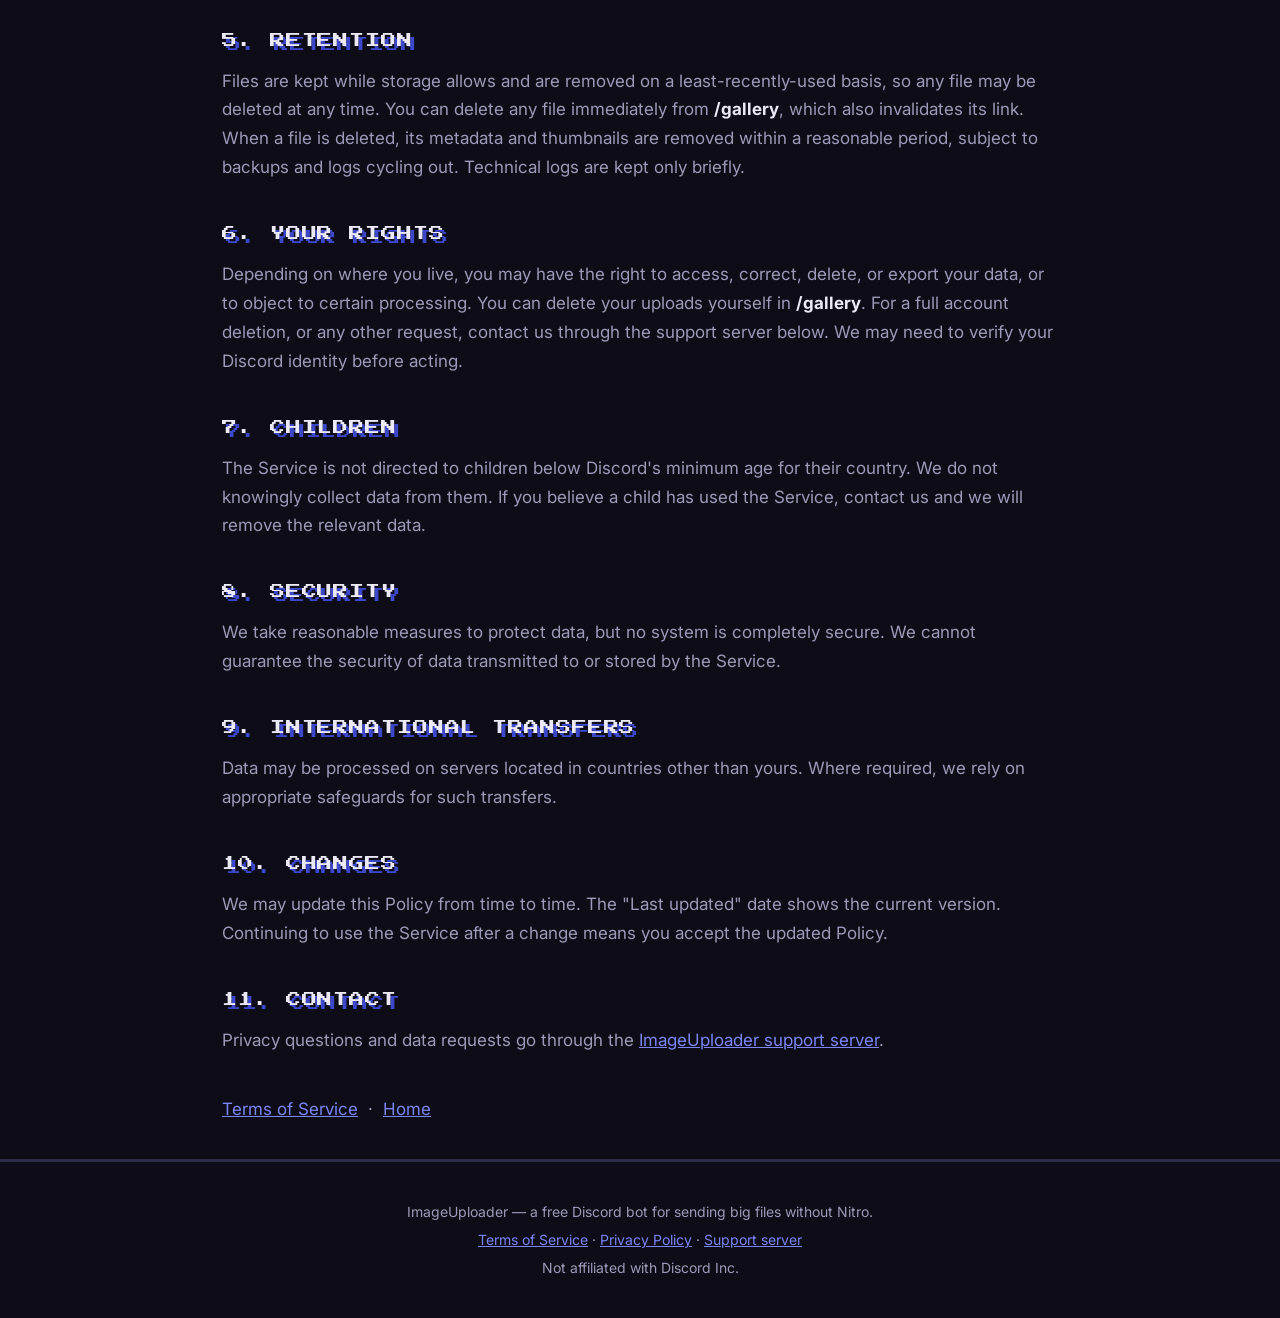
==== commit c5ba2c10: "fix: update Discord support server link Co-Authored-By: Claude Sonnet 5 <noreply@anthropic.com>" ====
--- a/privacy/index.html
+++ b/privacy/index.html
@@ -56,7 +56,7 @@
     <a href="/#tutorial">How it works</a>
     <a href="/#commands">Commands</a>
     <a href="/#faq">FAQ</a>
-    <a href="https://discord.gg/nnR46wTKqS" target="_blank" rel="noopener">Support</a>
+    <a href="https://discord.gg/8Suu8JARMR" target="_blank" rel="noopener">Support</a>
     <a class="btn btn-sm" href="/#add" data-invite>Add Bot</a>
   </nav>
 </header>
@@ -113,7 +113,7 @@
     <p>We may update this Policy from time to time. The "Last updated" date shows the current version. Continuing to use the Service after a change means you accept the updated Policy.</p>
 
     <h2>11. Contact</h2>
-    <p>Privacy questions and data requests go through the <a href="https://discord.gg/nnR46wTKqS" target="_blank" rel="noopener">ImageUploader support server</a>.</p>
+    <p>Privacy questions and data requests go through the <a href="https://discord.gg/8Suu8JARMR" target="_blank" rel="noopener">ImageUploader support server</a>.</p>
 
     <p style="margin-top:40px"><a href="/terms/">Terms of Service</a> &nbsp;·&nbsp; <a href="/">Home</a></p>
   </article>
@@ -121,7 +121,7 @@
 
 <footer class="footer">
   <p>ImageUploader — a free Discord bot for sending big files without Nitro.</p>
-  <p><a href="/terms/">Terms of Service</a> · <a href="/privacy/">Privacy Policy</a> · <a href="https://discord.gg/nnR46wTKqS" target="_blank" rel="noopener">Support server</a></p>
+  <p><a href="/terms/">Terms of Service</a> · <a href="/privacy/">Privacy Policy</a> · <a href="https://discord.gg/8Suu8JARMR" target="_blank" rel="noopener">Support server</a></p>
   <p class="muted">Not affiliated with Discord Inc.</p>
 </footer>
 
--- a/styles.css
+++ b/styles.css
@@ -525,6 +525,7 @@
 /* anchors clear the sticky header */
 :target,
 .section,
+.stats-line,
 #top { scroll-margin-top: 80px; }
 
 /* nothing may push the page sideways */
@@ -647,3 +648,38 @@
 @media (hover: none) {
   .step:hover, .cmd:hover, .card:hover, .brand:hover .brand-logo { transform: none; }
 }
+
+
+/* ---------- live stats line ---------- */
+.stats-line {
+  max-width: var(--max);
+  margin: 0 auto;
+  padding: 0 clamp(18px, 4vw, 28px);
+}
+.stats-line[hidden] { display: none; }
+
+.stats-line p {
+  margin: 0;
+  text-align: center;
+  color: var(--muted);
+  font-size: 16px;
+}
+.stats-line strong {
+  color: var(--text);
+  font-weight: 600;
+}
+.stats-line .sep { margin: 0 10px; color: var(--line); }
+
+.live-dot {
+  display: inline-block;
+  width: 7px; height: 7px;
+  margin-right: 9px;
+  vertical-align: 1px;
+  background: #5ee08a;
+  border-radius: 50%;
+}
+
+@media (max-width: 640px) {
+  .stats-line p { font-size: 15px; line-height: 2; }
+  .stats-line .sep { margin: 0 7px; }
+}
